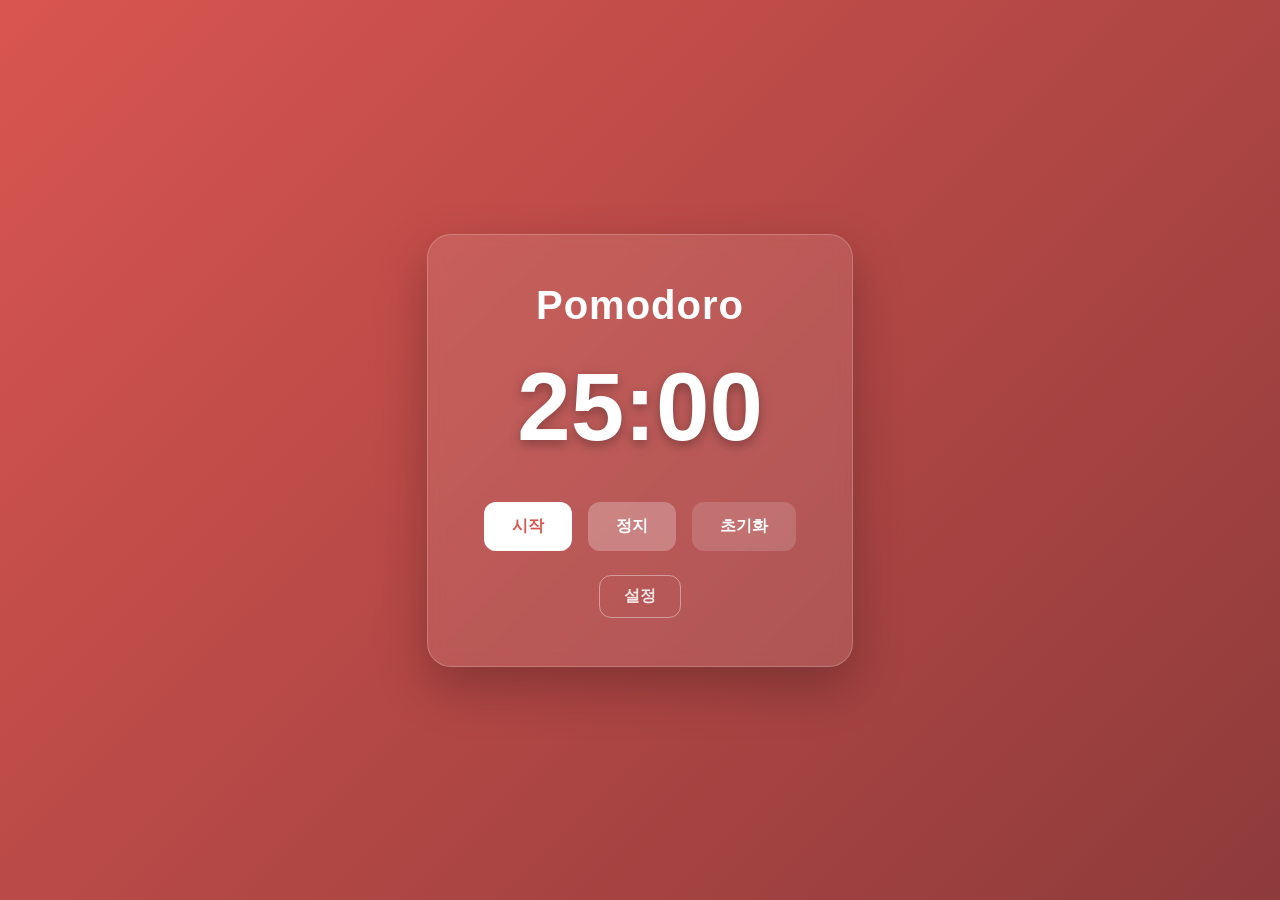
==== index.html @ 87866a98 "INIT" ====
<!DOCTYPE html>
<html lang="ko">
<head>
  <meta charset="UTF-8" />
  <meta name="viewport" content="width=device-width, initial-scale=1.0" />
  <title>Pomodoro</title>
  <link rel="stylesheet" href="index.css" />
</head>
<body>
  <main class="container">
    <h1 class="title">Pomodoro</h1>

    <!-- 현재 남은 시간 표시 -->
    <div class="timer" id="timer">25:00</div>

    <!-- 시작 / 정지 / 초기화 버튼 -->
    <div class="controls">
      <button type="button" class="btn btn-start" id="startBtn">시작</button>
      <button type="button" class="btn btn-stop" id="stopBtn">정지</button>
      <button type="button" class="btn btn-reset" id="resetBtn">초기화</button>
    </div>

    <!-- 설정 버튼 (설정 페이지로 이동) -->
    <a href="settings.html" class="btn btn-settings" id="settingsBtn">설정</a>
  </main>

  <script src="script.js"></script>
</body>
</html>
---- index.css ----
/* 기본 리셋 */
* {
  margin: 0;
  padding: 0;
  box-sizing: border-box;
}

body {
  font-family: "Segoe UI", "Apple SD Gothic Neo", sans-serif;
  /* 배경 그라데이션 */
  background: linear-gradient(135deg, #d95550 0%, #8e3b3b 100%);
  min-height: 100vh;
  display: flex;
  align-items: center;
  justify-content: center;
  color: #fff;
}

/* 메인 카드 */
.container {
  background: rgba(255, 255, 255, 0.1);
  backdrop-filter: blur(8px);
  border: 1px solid rgba(255, 255, 255, 0.2);
  border-radius: 24px;
  padding: 48px 56px;
  text-align: center;
  box-shadow: 0 20px 50px rgba(0, 0, 0, 0.25);
}

/* 제목 */
.title {
  font-size: 2.5rem;
  font-weight: 700;
  letter-spacing: 1px;
  margin-bottom: 24px;
}

/* 남은 시간 표시 */
.timer {
  font-size: 6rem;
  font-weight: 700;
  font-variant-numeric: tabular-nums;
  margin-bottom: 40px;
  text-shadow: 0 4px 12px rgba(0, 0, 0, 0.3);
}

/* 버튼 그룹 */
.controls {
  display: flex;
  gap: 16px;
  justify-content: center;
  margin-bottom: 24px;
}

/* 공통 버튼 스타일 */
.btn {
  display: inline-block;
  border: none;
  border-radius: 12px;
  padding: 14px 28px;
  font-size: 1rem;
  font-weight: 600;
  cursor: pointer;
  text-decoration: none;
  transition: transform 0.1s ease, opacity 0.2s ease;
}

.btn:hover {
  opacity: 0.9;
}

.btn:active {
  transform: scale(0.96);
}

/* 시작 버튼 */
.btn-start {
  background: #fff;
  color: #d95550;
}

/* 정지 버튼 */
.btn-stop {
  background: rgba(255, 255, 255, 0.25);
  color: #fff;
}

/* 초기화 버튼 */
.btn-reset {
  background: rgba(255, 255, 255, 0.15);
  color: #fff;
}

/* 설정 버튼 */
.btn-settings {
  background: transparent;
  color: rgba(255, 255, 255, 0.85);
  border: 1px solid rgba(255, 255, 255, 0.4);
  padding: 10px 24px;
}
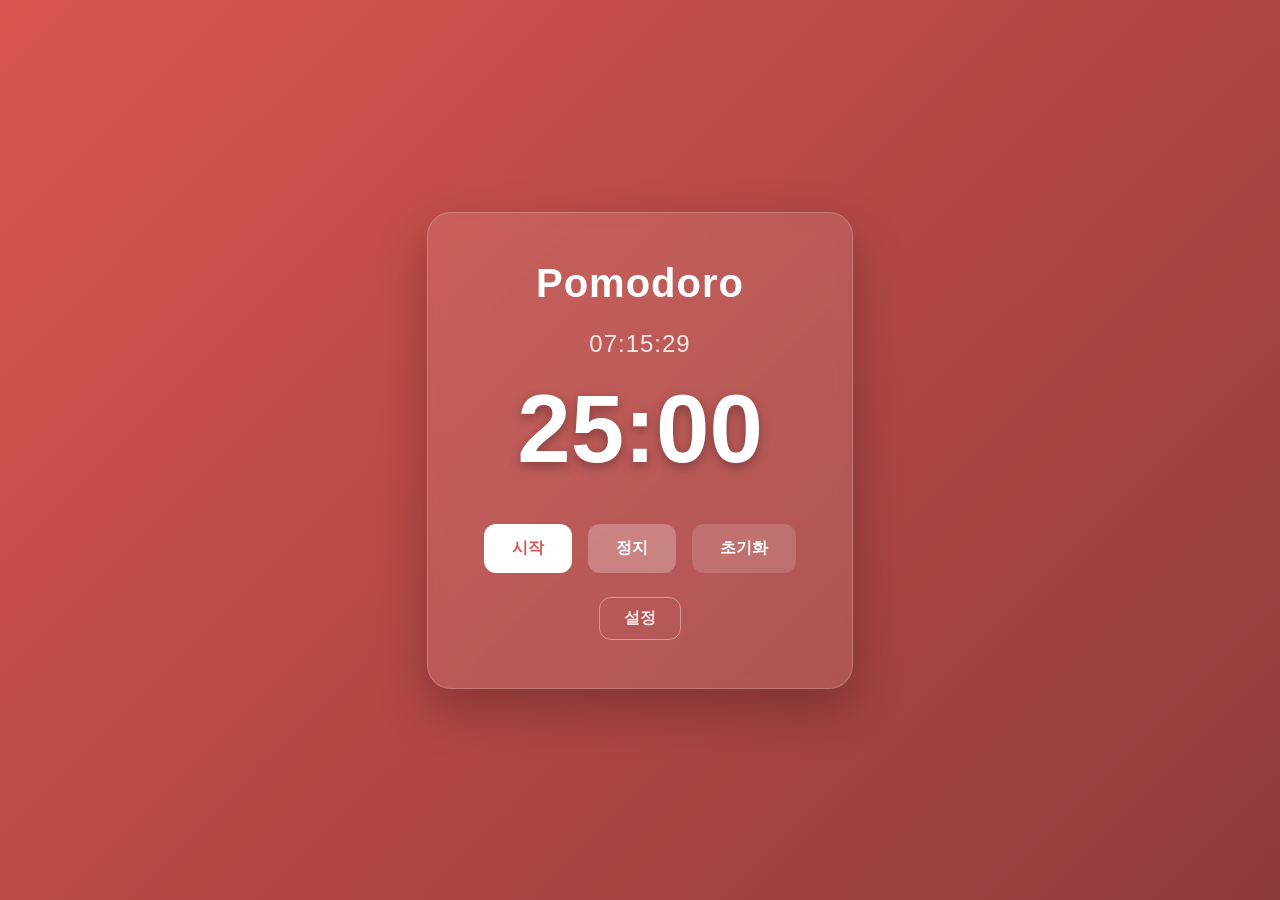
==== commit da40e6fa: "권한 설정 파일 추가 + 시간 노출 기능 추가" ====
--- a/index.html
+++ b/index.html
@@ -9,6 +9,9 @@
 <body>
   <main class="container">
     <h1 class="title">Pomodoro</h1>
+
+    <!-- 현재 시각 표시 -->
+    <div class="clock" id="clock">--:--:--</div>
 
     <!-- 현재 남은 시간 표시 -->
     <div class="timer" id="timer">25:00</div>
--- a/index.css
+++ b/index.css
@@ -33,6 +33,16 @@
   font-weight: 700;
   letter-spacing: 1px;
   margin-bottom: 24px;
+}
+
+/* 현재 시각 표시 */
+.clock {
+  font-size: 1.5rem;
+  font-weight: 500;
+  letter-spacing: 1px;
+  font-variant-numeric: tabular-nums;
+  color: rgba(255, 255, 255, 0.85);
+  margin-bottom: 16px;
 }
 
 /* 남은 시간 표시 */
